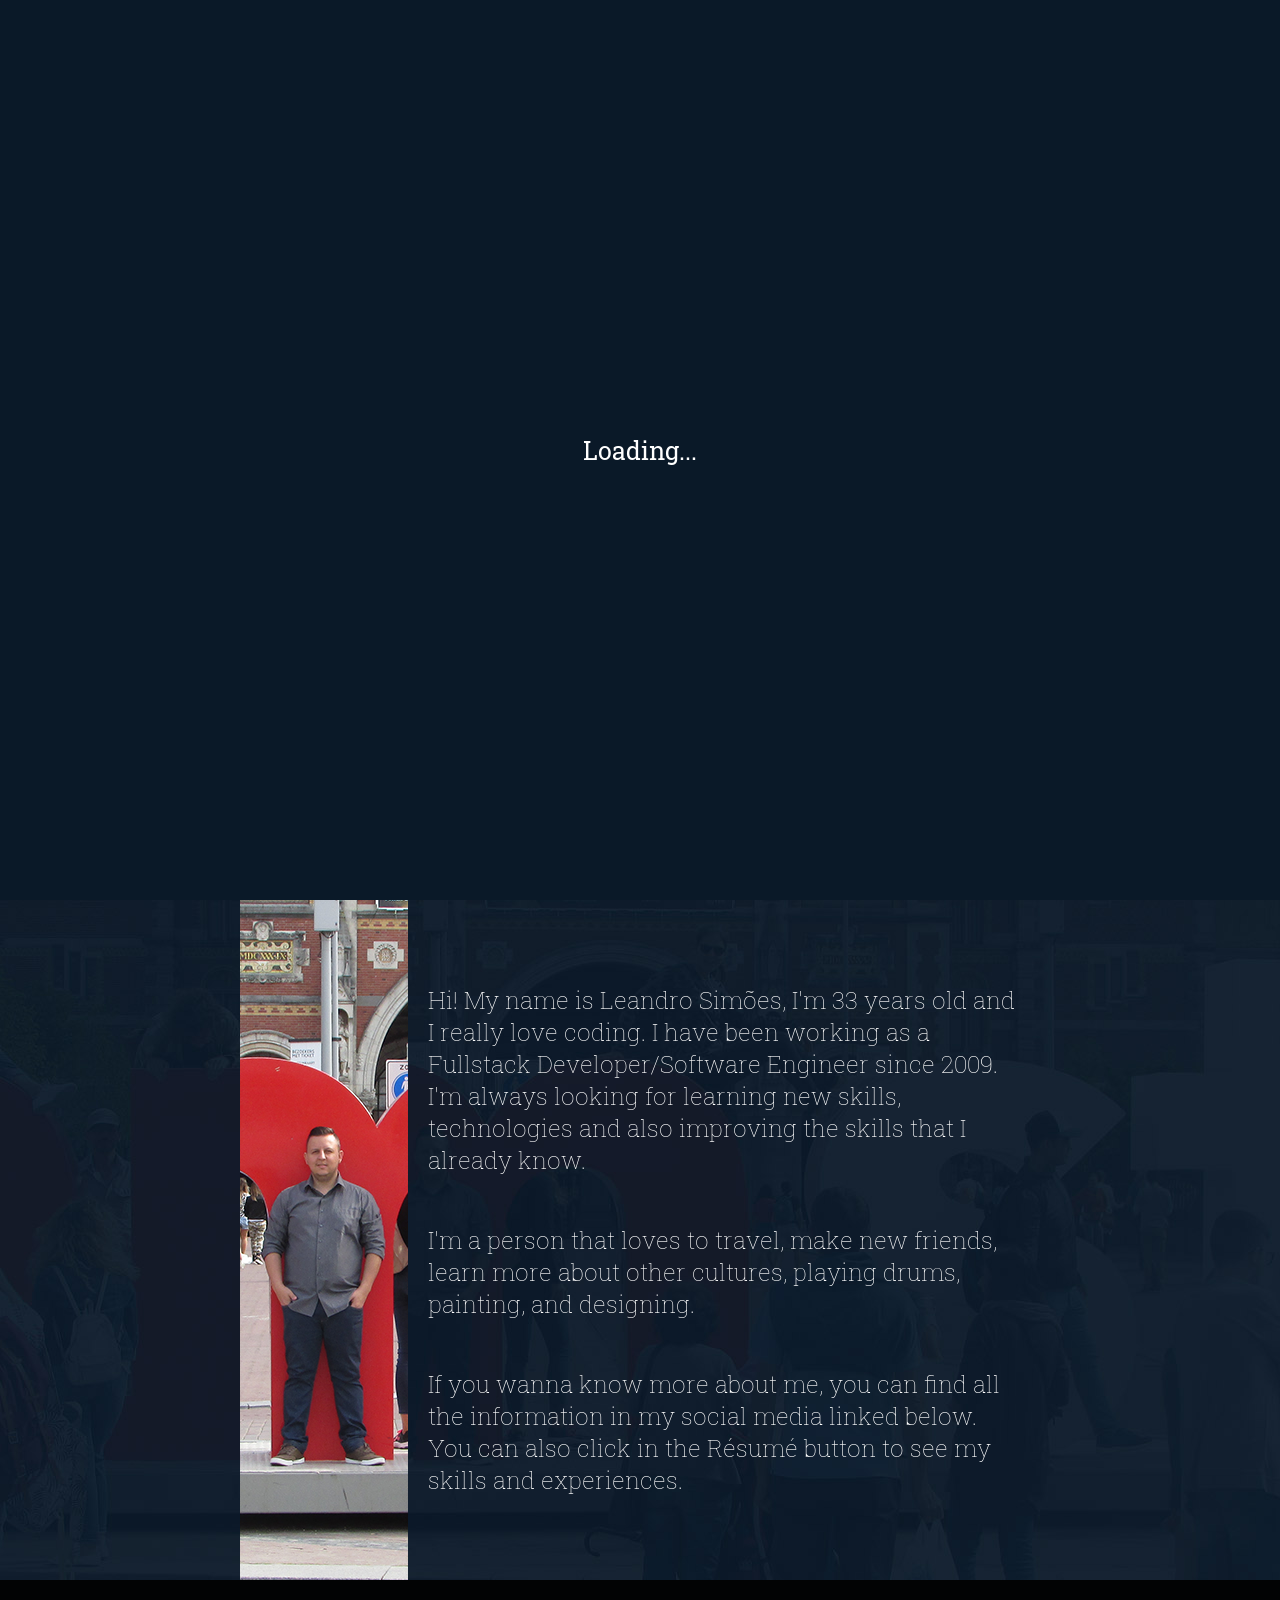
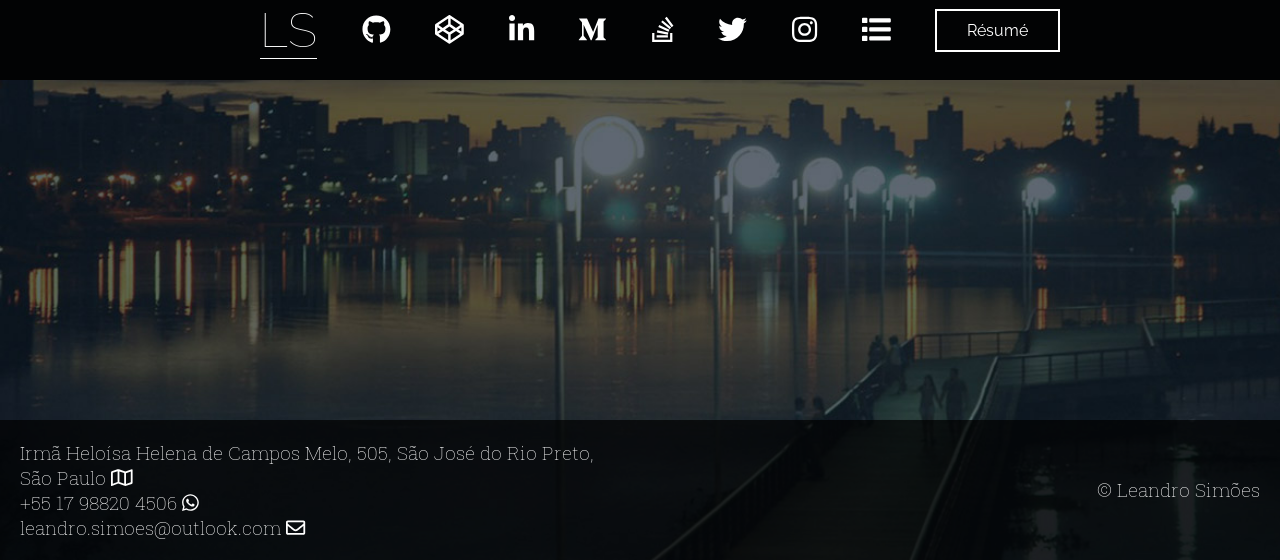
==== index.html @ bc68d2cf "fix resume url" ====
﻿<!DOCTYPE html>
<html lang="en-us">

<head>

    <!-- Primary Meta Tags -->
    <meta charset="UTF-8">
    <meta name="title" content="Leandro Simões Web Page">
    <meta name="creator" content="Leandro Simões" />
    <meta itemprop="author" name="author" content="Leandro Simões" />
    <meta name="copyright" content="&copy; 2018 Leandro Simões" />
    <meta name="keywords" content="web developer, brazilian, front-end developer, software engineer, full-stack developer, back-end developer, freelancer, web designer, portfolio, personal website, curriculum online, online resume" />
    <!-- <meta name="viewport" content="width=device-width, initial-scale=1.0"> -->

    <link rel="canonical" href="https://lesimoes.dev" itemprop="url" />

    <!-- Schema.org for Google -->
    <meta itemprop="name" content="Leandro Simões Personal Website">
    <meta itemprop="description" content="My name is Leandro Simões, I'm a Software Engineer from São José do Rio Preto, São Paulo, Brazil since 2009.">

    <!-- Twitter -->
    <meta name="twitter:card" content="summary">
    <meta name="twitter:title" content="Leandro Simões Personal Website">
    <meta name="twitter:description" content="My name is Leandro Simões, I'm a Software Engineer from São José do Rio Preto, São Paulo, Brazil since 2009.">
    <meta name="twitter:site" content="@leandro_ssimoes">
    <meta name="twitter:creator" content="@leandro_ssimoes">
    <meta name="twitter:image:src" content="https://lesimoes.dev/assets/images/profile.jpg">

    <!-- Open Graph general (Facebook, Pinterest & Google+) -->
    <meta property="og:title" content="Leandro Simões Personal Website">
    <meta property="og:description" content="My name is Leandro Simões, I'm a Software Engineer from São José do Rio Preto, São Paulo, Brazil since 2009.">
    <meta property="og:image" content="https://lesimoes.dev/assets/images/profile.jpg">
    <meta property="og:url" content="https://lesimoes.dev">
    <meta property="og:site_name" content="Leandro Simões Personal Website">
    <meta property="og:locale" content="en-US">
    <meta property="fb:admins" content="100001971666080">
    <meta property="fb:app_id" content="276535433035259">
    <meta property="og:type" content="website">

    <!-- Favicon -->
    <link rel="apple-touch-icon" sizes="57x57" href="./assets/images/apple-icon-57x57.png">
    <link rel="apple-touch-icon" sizes="60x60" href="./assets/images/apple-icon-60x60.png">
    <link rel="apple-touch-icon" sizes="72x72" href="./assets/images/apple-icon-72x72.png">
    <link rel="apple-touch-icon" sizes="76x76" href="./assets/images/apple-icon-76x76.png">
    <link rel="apple-touch-icon" sizes="114x114" href="./assets/images/apple-icon-114x114.png">
    <link rel="apple-touch-icon" sizes="120x120" href="./assets/images/apple-icon-120x120.png">
    <link rel="apple-touch-icon" sizes="144x144" href="./assets/images/apple-icon-144x144.png">
    <link rel="apple-touch-icon" sizes="152x152" href="./assets/images/apple-icon-152x152.png">
    <link rel="apple-touch-icon" sizes="180x180" href="./assets/images/apple-icon-180x180.png">
    <link rel="icon" type="image/png" sizes="192x192" href="./assets/images/android-icon-192x192.png">
    <link rel="icon" type="image/png" sizes="32x32" href="./assets/images/favicon-32x32.png">
    <link rel="icon" type="image/png" sizes="96x96" href="./assets/images/favicon-96x96.png">
    <link rel="icon" type="image/png" sizes="16x16" href="./assets/images/favicon-16x16.png">
    <link rel="manifest" href="./assets/images/manifest.json">
    <meta name="msapplication-TileColor" content="#ffffff">
    <meta name="msapplication-TileImage" content="./assets/images/ms-icon-144x144.png">
    <meta name="theme-color" content="#ffffff">

    <link rel="alternate" href="https://lesimoes.dev/" hreflang="x-default" />

    <!-- Sylesheets -->
    <link rel="stylesheet" href="./assets/css/fontawesome.min.css">
    <link rel="stylesheet" href="./assets/css/style.css">

    <!-- Google Analytics -->
    <link href="https://fonts.googleapis.com/css?family=Raleway:100,400|Roboto+Slab:100,400" rel="stylesheet">

    <script>
        (function (i, s, o, g, r, a, m) {
            i['GoogleAnalyticsObject'] = r;
            i[r] = i[r] || function () {
                (i[r].q = i[r].q || []).push(arguments)
            }, i[r].l = 1 * new Date();
            a = s.createElement(o),
                m = s.getElementsByTagName(o)[0];
            a.async = 1;
            a.src = g;
            m.parentNode.insertBefore(a, m)
        })(window, document, 'script', 'https://www.google-analytics.com/analytics.js', 'ga');

        ga('create', 'UA-101651394-1', 'auto');
        ga('send', 'pageview');
    </script>

    <title itemprop="name">Leandro Simões Personal Website</title>
</head>

<body class="loading">

    <header class="paralaxed-background">
        <div class="header-wrap">
            <div class="title">
                <h6>Hi! My name is</h6>
                <h1><span class="highlight">Le</span>andro <span class="highlight">Simões</span></h1>
                <h6>and I have been coding for about</h6>
            </div>
            <div class="counter">
                <span class="years">00y</span><span class="days">00d</span><span class="hours">00h</span><span class="minutes">00m</span><span class="seconds">00s</span>
            </div>
            <div class="mouse">
                <svg width="40px" height="100%" viewBox="0 0 247 390" version="1.1" xmlns="http://www.w3.org/2000/svg"
                    xmlns:xlink="http://www.w3.org/1999/xlink" style="fill-rule:evenodd;clip-rule:evenodd;stroke-linecap:round;stroke-linejoin:round;stroke-miterlimit:1.5;">
                    <path id="wheel" d="M123.359,79.775l0,72.843" style="fill:none;stroke:#fff;stroke-width:20px;"></path>
                    <path id="mouse" d="M236.717,123.359c0,-62.565 -50.794,-113.359 -113.358,-113.359c-62.565,0 -113.359,50.794 -113.359,113.359l0,143.237c0,62.565 50.794,113.359 113.359,113.359c62.564,0 113.358,-50.794 113.358,-113.359l0,-143.237Z"
                        style="fill:none;stroke:#fff;stroke-width:20px;"></path>
                </svg>
            </div>
        </div>
    </header>

    <main class="paralaxed-background">
        <div class="content-wrap">
            <img src="./assets/images/me.png" alt="Leandro Simões da Silva at the I Amsterdam Sign in Amsterdan, Netherlands">
            <div class="description">
                <p>
                    Hi! My name is Leandro Simões, I'm 33 years old and I really love coding. 
                    I have been working as a Fullstack Developer/Software Engineer since 2009. 
                    I'm always looking for learning new skills, technologies and also improving the skills that I already know.
                </p>
                <p>
                    I'm a person that loves to travel, make new friends, learn more about other cultures, playing drums, 
                    painting, and designing.
                </p>
                <p>
                    If you wanna know more about me, you can find all the information in my social media linked below. 
                    You can also click in the Résumé button to see my skills and experiences.
                </p>
            </div>
        </div>
    </main>

    <menu>
        <div class="menu-wrap">
            <a href="/" class="home-link">
                <h3>LS</h3>
            </a>
            <a title="GitHub Profile" target="_blank" href="https://github.com/leandrosimoes"><i class="fab fa-github"></i></a>
            <a title="Codepen Profile" target="_blank" href="https://codepen.io/leandrosimoes"><i class="fab fa-codepen"></i></a>
            <a title="Linkedin Profile" target="_blank" href="https://www.linkedin.com/in/leandro-sim%C3%B5es-0246353b/"><i
                    class="fab fa-linkedin-in"></i></a>
            <a title="Medium Profile" target="_blank" href="https://medium.com/@leandrossimoes"><i class="fab fa-medium-m"></i></a>
            <a title="Stackoverflow Profile" target="_blank" href="https://pt.stackoverflow.com/users/5615/leandro-sim%C3%B5es"><i
                    class="fab fa-stack-overflow"></i></a>
            <a title="Twitter Profile" target="_blank" href="https://twitter.com/leandro_ssimoes"><i class="fab fa-twitter"></i></a>
            <a title="Instagram Profile" target="_blank" href="http://instagram.com/leandro.ssimoes"><i class="fab fa-instagram"></i></a>
            <a title="Personal Blog" href="/blog"><i class="fas fa-list"></i></a>
            <a title="Leandro's Résumé" target="_blank" href="https://docs.google.com/document/d/1-Rf8Hw6UFd7JiPFsXlcLSYD0TL-rU0SbCGBecKL-YK0" class="resume-button">Résumé</a>
        </div>
    </menu>

    <footer class="paralaxed-background">
        <div class="address">
            <a title="See in Maps" target="_blank" href="https://goo.gl/maps/5HsRhZGQjgx">Irmã Heloísa Helena de Campos
                Melo, 505, São José do Rio Preto, São Paulo <i class="far fa-map"></i></a><br>
            <a title="Message in Whatsapp" target="_blank" href="https://api.whatsapp.com/send?phone=5517988204506">+55
                17 98820 4506 <i class="fab fa-whatsapp"></i></a><br>
            <a title="Mail Me" href="mailto:leandro.simoes@outlook.com">leandro.simoes@outlook.com <i class="far fa-envelope"></i></a>
        </div>
        <div class="signature">
            &copy; Leandro Simões
        </div>
    </footer>

    <script src="./assets/js/fontawesome.min.js"></script>
    <script src="./assets/js/ls-countup.min.js"></script>
    <script src="./assets/js/script.js"></script>
    
    <!-- Go to www.addthis.com/dashboard to customize your tools --> 
    <script type="text/javascript" src="//s7.addthis.com/js/300/addthis_widget.js#pubid=ra-59510b13dc8bd7a4"></script>
</body>

</html>
---- assets/css/style.css ----
:root {
    --blue: #0a1928;
    --red: #d72f2e;
    --black: #020304;
    --white: #fff;
    --primary-font: Raleway, Arial, sans-serif;
    --secondary-font: 'Roboto Slab', Verdana, sans-serif;
}

html,
body {
    padding: 0;
    margin: 0;
    width: 100%;
    height: 100%;
    background-color: var(--blue);
    color: var(--white);
}

body .paralaxed-background {
    background-position-y: 0px;
    background-size: cover;
}

body .highlight {
    color: var(--red);
}

body a,
body a:visited,
body a:active {
    text-decoration: none;
    color: var(--white);
    transition: all .1s linear;
}

body a:hover {
    color: var(--red);
}

body.loading {
    overflow: hidden;
}

body.loading::after {
    content: 'Loading...';
    position: fixed;
    background-color: var(--blue);
    color: var(--white);
    top: 0;
    left: 0;
    right: 0;
    bottom: 0;
    z-index: 999;
    font-family: 'Roboto Slab';
    display: flex;
    justify-content: center;
    align-items: center;
    font-size: 25px;
}

h1,
h2,
h3,
h4,
h5,
h6 {
    margin: 0;
    padding: 0;
}

header {
    width: 100%;
    height: 100%;
    background-image: url('../images/header-background.jpg');
    background-repeat: no-repeat;
    background-size: cover;
    background-position: right;
    display: flex;
    flex-direction: row;
    justify-content: center;
    align-items: center;
}

header .header-wrap .title h1 {
    font-size: 6em;
    line-height: 80px;
}

header .header-wrap .title h6:first-child {
    margin-left: 7px;
}

header .header-wrap .title h6:last-child {
    text-align: right;
}

header .header-wrap .title h6 {
    font-size: 2em;
    font-family: var(--secondary-font);
    font-weight: 100;
}

header .header-wrap .counter {
    text-align: center;
    padding-top: 40px;
}

header .header-wrap .title h1,
header .header-wrap .counter span {
    font-weight: 100;
    font-family: var(--secondary-font);
}

header .header-wrap .counter span {
    font-size: 4em;
    opacity: 0;
    animation-delay: 1s !important;
}

header .header-wrap .counter span.show {
    animation: fadein 1s forwards;
}

header .header-wrap .counter span:not(:first-child) {
    margin-left: 20px
}

header .mouse {
    text-align: center;
    padding-top: 50px;
}

header .mouse svg #wheel {
    animation: scroll ease 2s infinite;
}

main {
    height: 680px;
    background-image: url('../images/main-background.jpg');
    background-repeat: no-repeat;
    background-size: cover;
    display: flex;
    flex-direction: column;
    justify-content: center;
    align-items: flex-start;
}

main .content-wrap {
    width: 800px;
    height: 680px;
    display: flex;
    flex-direction: row;
    align-self: center;
    text-align: center;
    justify-content: space-between;
}

main .content-wrap .description {
    display: flex;
    flex-direction: column;
    align-items: center;
    justify-content: center
}

main .content-wrap .description p {
    font-size: 1.5em;
    font-family: var(--secondary-font);
    font-weight: 100;
    padding: 0 20px;
    text-align: left;
}

menu {
    background-color: var(--black);
    height: 100px;
    display: flex;
    flex-direction: row;
    align-items: center;
    justify-content: center;
    z-index: 1;
    margin: 0;
    position: -webkit-sticky;
    position: sticky;
    top: 0;
}

menu .menu-wrap {
    width: 800px;
    display: flex;
    flex-direction: row;
    align-items: center;
    justify-content: space-between
}

menu a.resume-button {
    background-color: transparent;
    border: 2px solid var(--white);
    outline: none;
    padding: 10px 30px;
    cursor: pointer;
    font-family: var(--primary-font);
    transition: all .1s linear;
}

menu a.resume-button:hover {
    border-color: var(--red);
}

menu .menu-wrap a.home-link {
    border-bottom: 1px solid #fff;
}

menu .menu-wrap svg {
    font-size: 1.8em;
}

menu .menu-wrap h3 {
    font-family: var(--primary-font);
    font-weight: 100;
    font-size: 3em;
}

footer {
    font-family: var(--secondary-font);
    height: 480px;
    background-image: url('../images/footer-background.jpg');
    background-repeat: no-repeat;
    background-size: cover;
    display: flex;
    flex-direction: row;
    font-size: 1.2em;
    font-weight: 100;
    align-items: flex-end;
    flex-wrap: wrap;
}

footer .address,
footer .signature {
    padding: 20px;
    flex: 1;
    background-color: rgba(0, 0, 0, .7);
    height: 100px;
}

footer .signature {
    line-height: 100px;
}

footer .signature {
    text-align: right;
}

@keyframes fadein {
    from {
        opacity: 0;
    }

    to {
        opacity: 1;
    }
}

@keyframes scroll {
    0% {
        transform: translateY(0);
    }

    30% {
        transform: translateY(60px);
    }
}
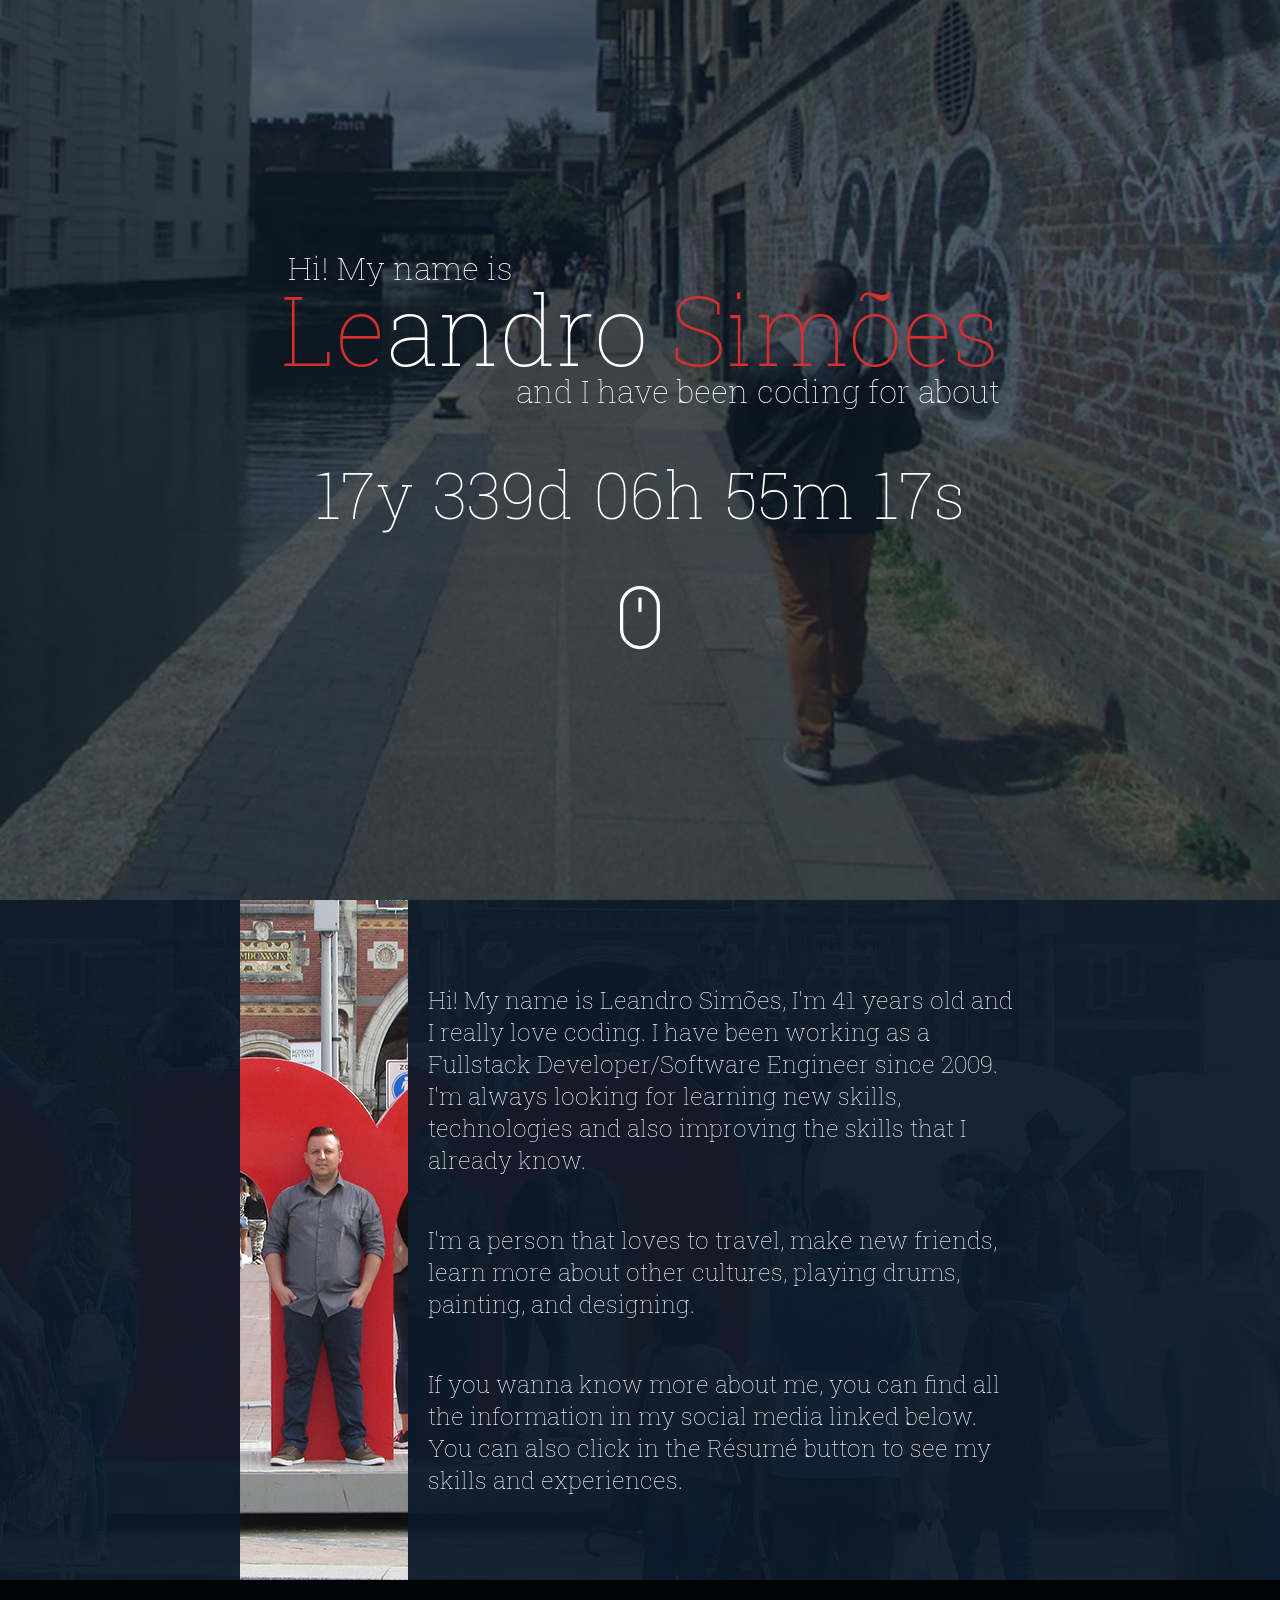
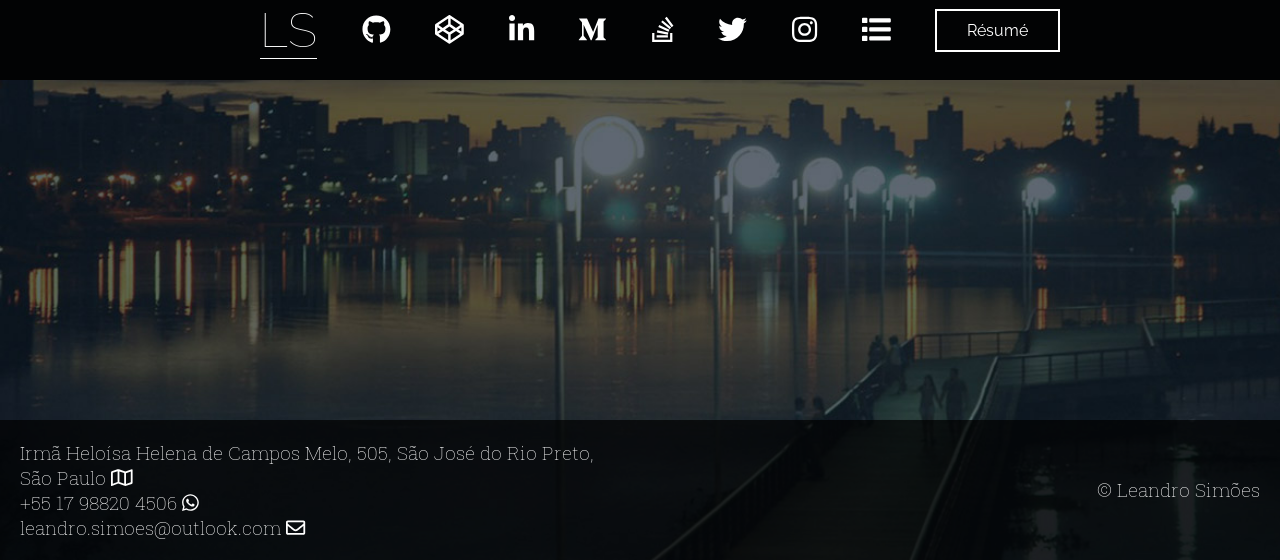
==== commit 2883fb45: "fix age element" ====
--- a/index.html
+++ b/index.html
@@ -113,7 +113,7 @@
             <img src="./assets/images/me.png" alt="Leandro Simões da Silva at the I Amsterdam Sign in Amsterdan, Netherlands">
             <div class="description">
                 <p>
-                    Hi! My name is Leandro Simões, I'm 33 years old and I really love coding. 
+                    Hi! My name is Leandro Simões, I'm <span class="age"></span> years old and I really love coding. 
                     I have been working as a Fullstack Developer/Software Engineer since 2009. 
                     I'm always looking for learning new skills, technologies and also improving the skills that I already know.
                 </p>
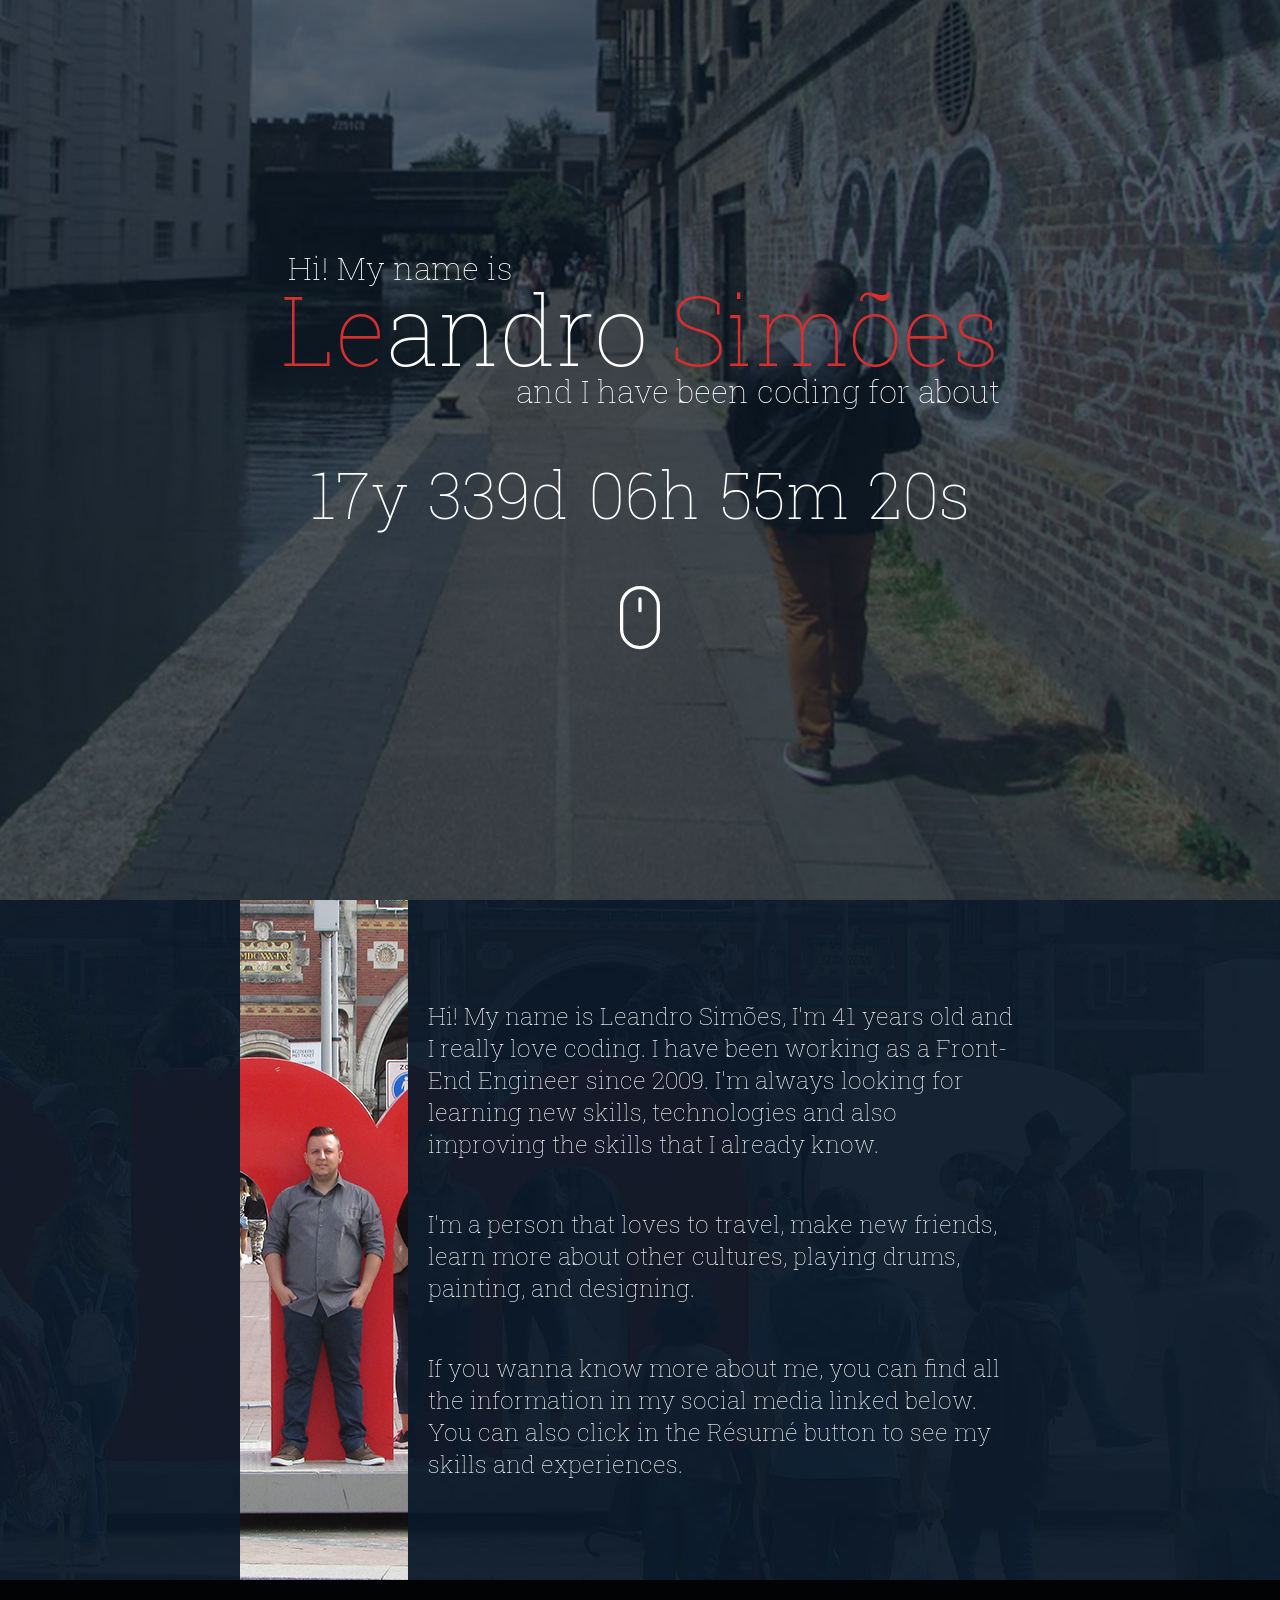
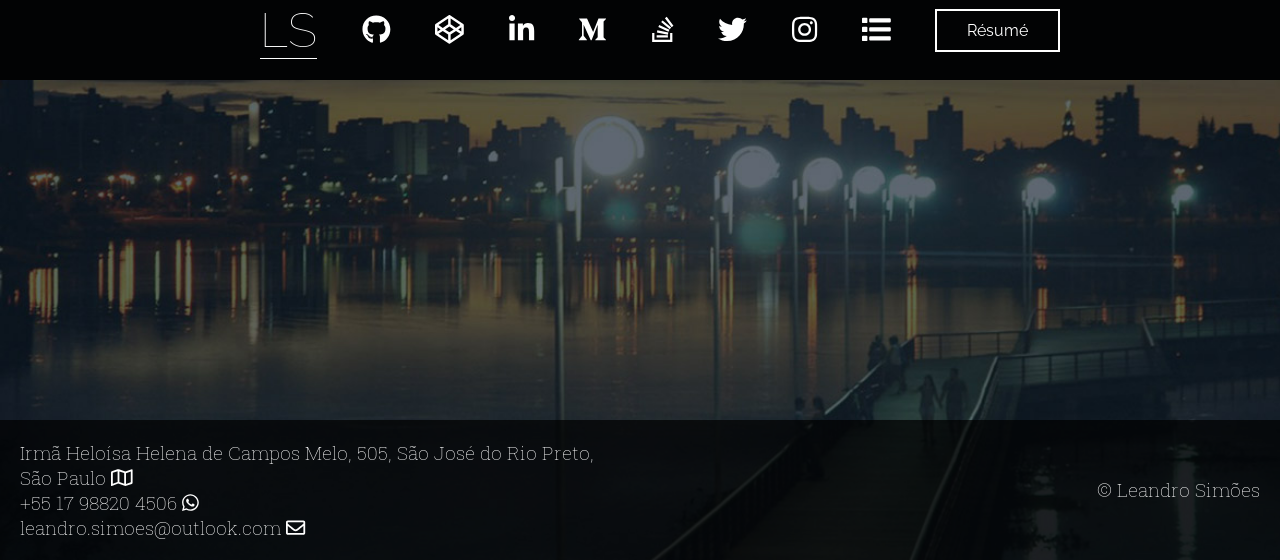
==== commit e7fa6ec0: "Changed some info" ====
--- a/index.html
+++ b/index.html
@@ -9,7 +9,7 @@
     <meta name="creator" content="Leandro Simões" />
     <meta itemprop="author" name="author" content="Leandro Simões" />
     <meta name="copyright" content="&copy; 2018 Leandro Simões" />
-    <meta name="keywords" content="web developer, brazilian, front-end developer, software engineer, full-stack developer, back-end developer, freelancer, web designer, portfolio, personal website, curriculum online, online resume" />
+    <meta name="keywords" content="web developer, brazilian, front-end developer, software engineer, front-end engineer, freelancer, web designer, portfolio, personal website, curriculum online, online resume" />
     <!-- <meta name="viewport" content="width=device-width, initial-scale=1.0"> -->
 
     <link rel="canonical" href="https://lesimoes.dev" itemprop="url" />
@@ -114,7 +114,7 @@
             <div class="description">
                 <p>
                     Hi! My name is Leandro Simões, I'm <span class="age"></span> years old and I really love coding. 
-                    I have been working as a Fullstack Developer/Software Engineer since 2009. 
+                    I have been working as a Front-End Engineer since 2009. 
                     I'm always looking for learning new skills, technologies and also improving the skills that I already know.
                 </p>
                 <p>
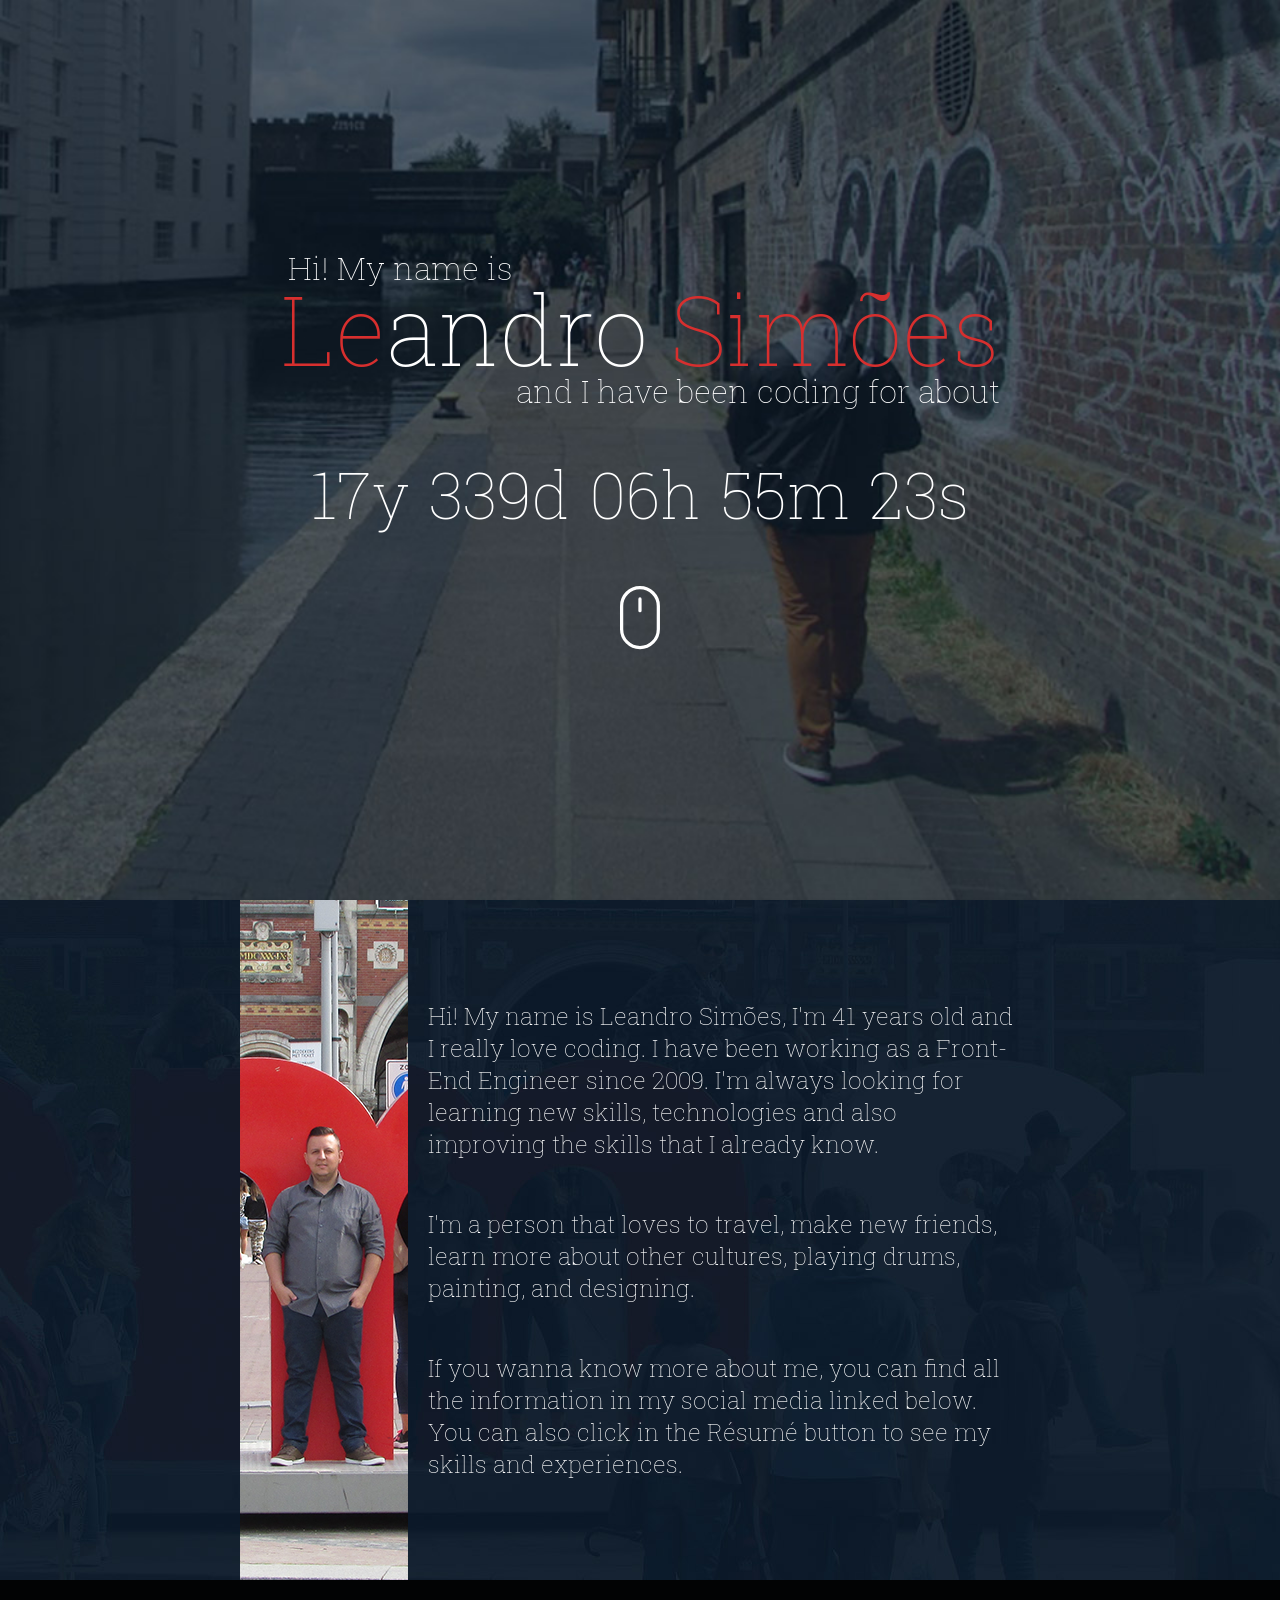
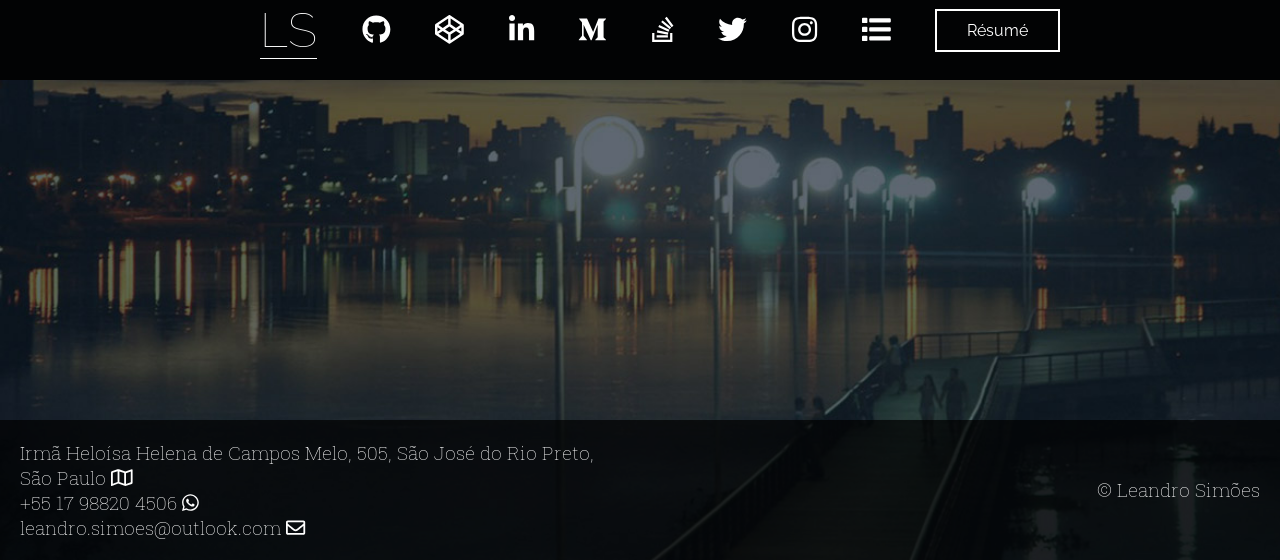
==== commit 4516f3cd: "Changed some info" ====
--- a/index.html
+++ b/index.html
@@ -16,19 +16,19 @@
 
     <!-- Schema.org for Google -->
     <meta itemprop="name" content="Leandro Simões Personal Website">
-    <meta itemprop="description" content="My name is Leandro Simões, I'm a Software Engineer from São José do Rio Preto, São Paulo, Brazil since 2009.">
+    <meta itemprop="description" content="My name is Leandro Simões, I'm a Front-End Engineer from São José do Rio Preto, São Paulo, Brazil since 2009.">
 
     <!-- Twitter -->
     <meta name="twitter:card" content="summary">
     <meta name="twitter:title" content="Leandro Simões Personal Website">
-    <meta name="twitter:description" content="My name is Leandro Simões, I'm a Software Engineer from São José do Rio Preto, São Paulo, Brazil since 2009.">
+    <meta name="twitter:description" content="My name is Leandro Simões, I'm a Front-End Engineer from São José do Rio Preto, São Paulo, Brazil since 2009.">
     <meta name="twitter:site" content="@leandro_ssimoes">
     <meta name="twitter:creator" content="@leandro_ssimoes">
     <meta name="twitter:image:src" content="https://lesimoes.dev/assets/images/profile.jpg">
 
     <!-- Open Graph general (Facebook, Pinterest & Google+) -->
     <meta property="og:title" content="Leandro Simões Personal Website">
-    <meta property="og:description" content="My name is Leandro Simões, I'm a Software Engineer from São José do Rio Preto, São Paulo, Brazil since 2009.">
+    <meta property="og:description" content="My name is Leandro Simões, I'm a Front-End Engineer from São José do Rio Preto, São Paulo, Brazil since 2009.">
     <meta property="og:image" content="https://lesimoes.dev/assets/images/profile.jpg">
     <meta property="og:url" content="https://lesimoes.dev">
     <meta property="og:site_name" content="Leandro Simões Personal Website">
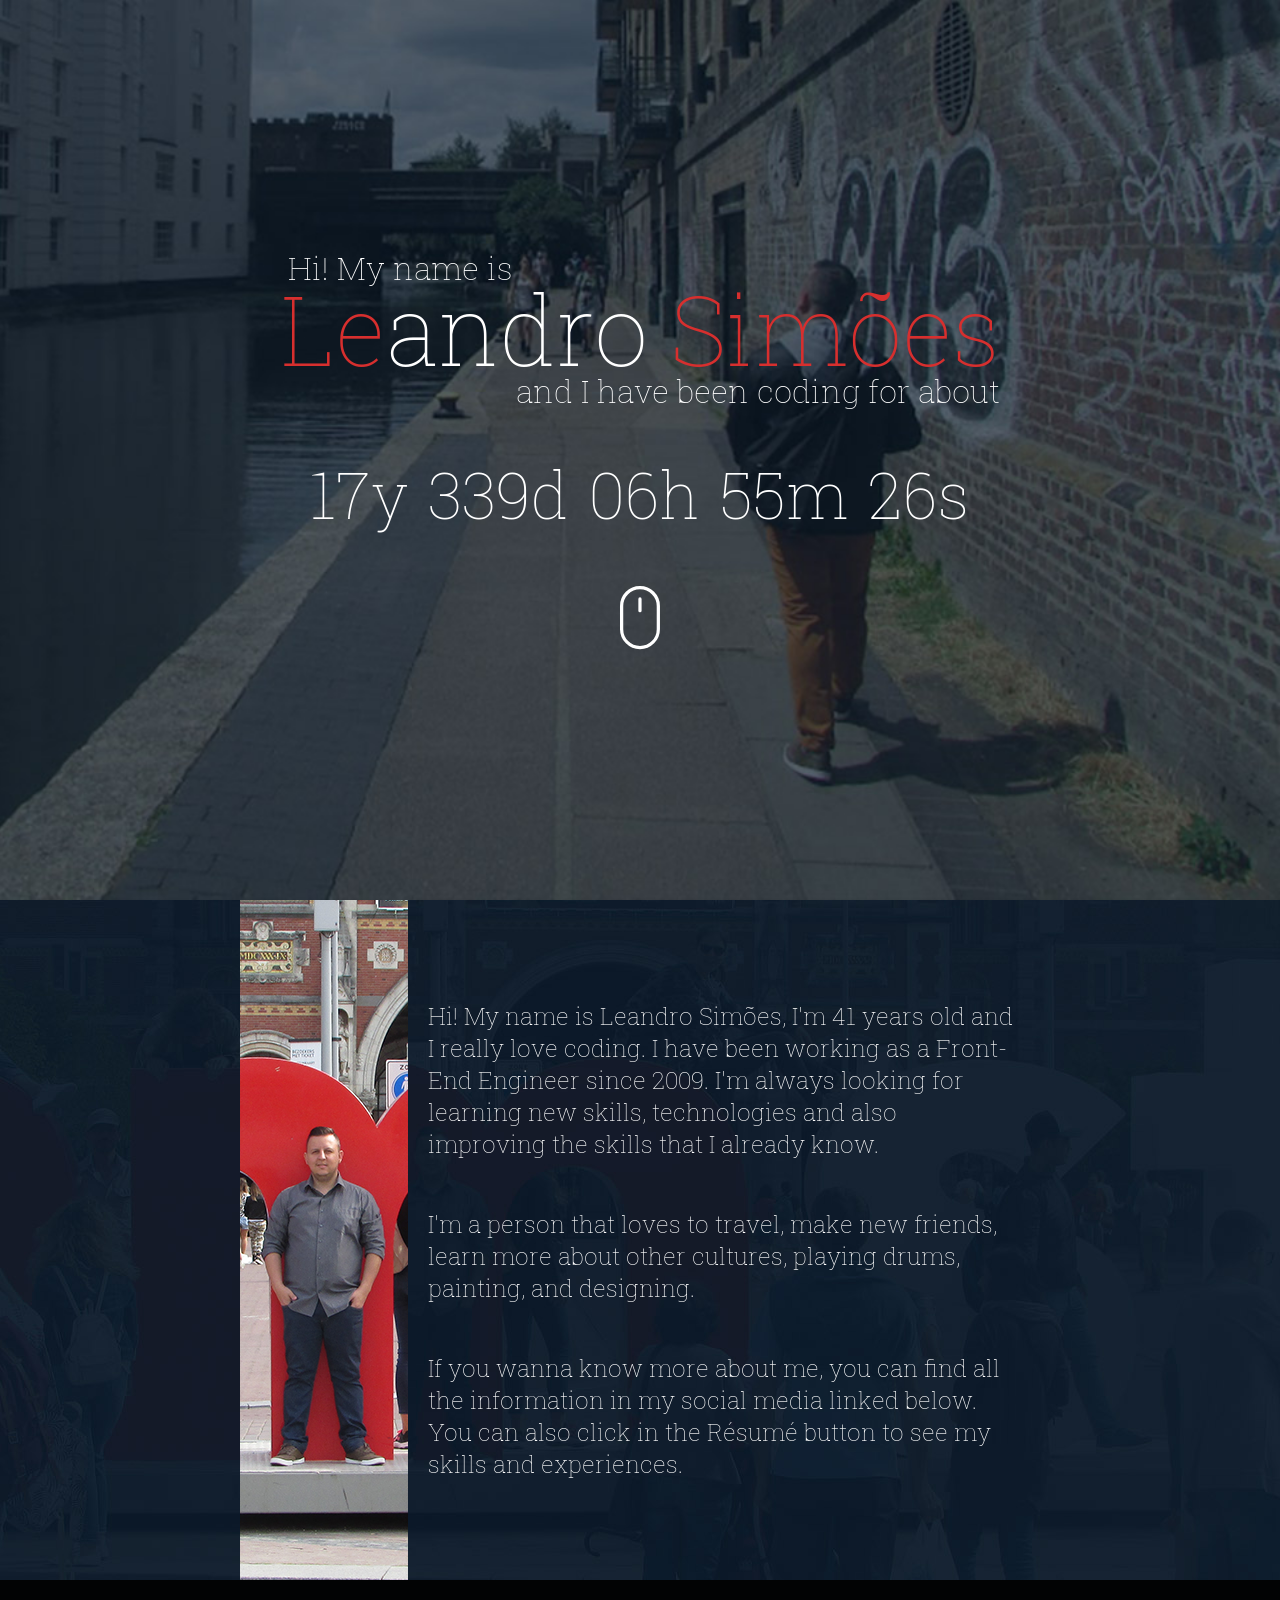
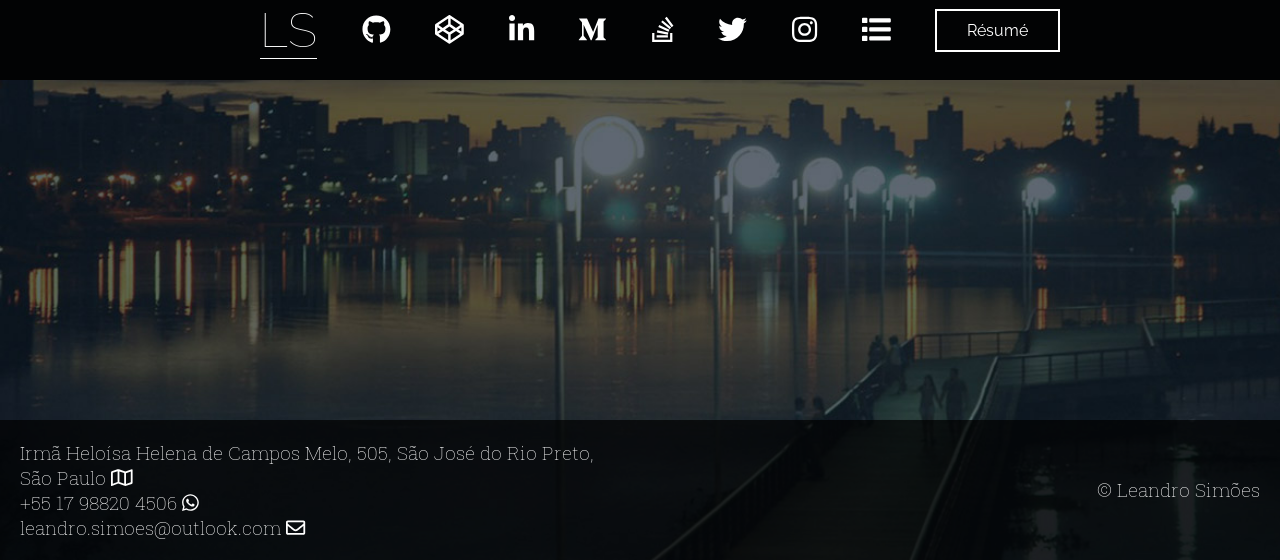
==== commit f461584b: "add some media querie to improve mobile experience a little" ====
--- a/index.html
+++ b/index.html
@@ -10,7 +10,7 @@
     <meta itemprop="author" name="author" content="Leandro Simões" />
     <meta name="copyright" content="&copy; 2018 Leandro Simões" />
     <meta name="keywords" content="web developer, brazilian, front-end developer, software engineer, front-end engineer, freelancer, web designer, portfolio, personal website, curriculum online, online resume" />
-    <!-- <meta name="viewport" content="width=device-width, initial-scale=1.0"> -->
+    <meta name="viewport" content="width=device-width, initial-scale=1.0">
 
     <link rel="canonical" href="https://lesimoes.dev" itemprop="url" />
 
--- a/assets/css/style.css
+++ b/assets/css/style.css
@@ -269,4 +269,80 @@
     30% {
         transform: translateY(60px);
     }
+}
+
+@media only screen 
+  and (min-device-width: 320px) 
+  and (max-device-width: 480px) {
+    header .header-wrap .title h1 {
+        font-size: 3em;
+        line-height: 1em;
+        padding: 0 40px;
+        text-align: center;
+    }
+
+    header .header-wrap .title h6 {
+        font-size: 1.3em;
+        padding: 0 40px;
+        text-align: center;
+    }
+
+    header .header-wrap .title h6:last-child {
+        text-align: center;
+    }
+
+    header .header-wrap .counter {
+        font-size: 1em;
+        display: inline-grid;
+        grid-template-columns: auto auto;
+        width: 100%;
+    }
+
+    main .content-wrap img {
+        display: none;
+    }
+
+    main {
+        height: 100%;
+    }
+
+    main .content-wrap {
+        width: 100%;
+        height: auto;
+    }
+    
+    main .content-wrap .description p {
+        font-size: 1.3em;
+    }
+
+    menu {
+        height: auto;
+        padding: 20px;
+    }
+
+    menu .menu-wrap {
+        width: 100%;
+        display: inline-grid;
+        grid-template-columns: auto auto auto auto;
+        font-size: 1.3em;
+        grid-gap: 50px;
+        padding: 20px;
+    }
+
+    menu a.resume-button,
+    menu .menu-wrap a.home-link {
+        display: none;
+    }
+
+    footer {
+        height: auto;
+    }
+
+    footer .address, 
+    footer .signature {
+        height: 200px;
+        padding: 10px;
+        font-size: 1.3em;
+        text-align: center;
+    }
 }
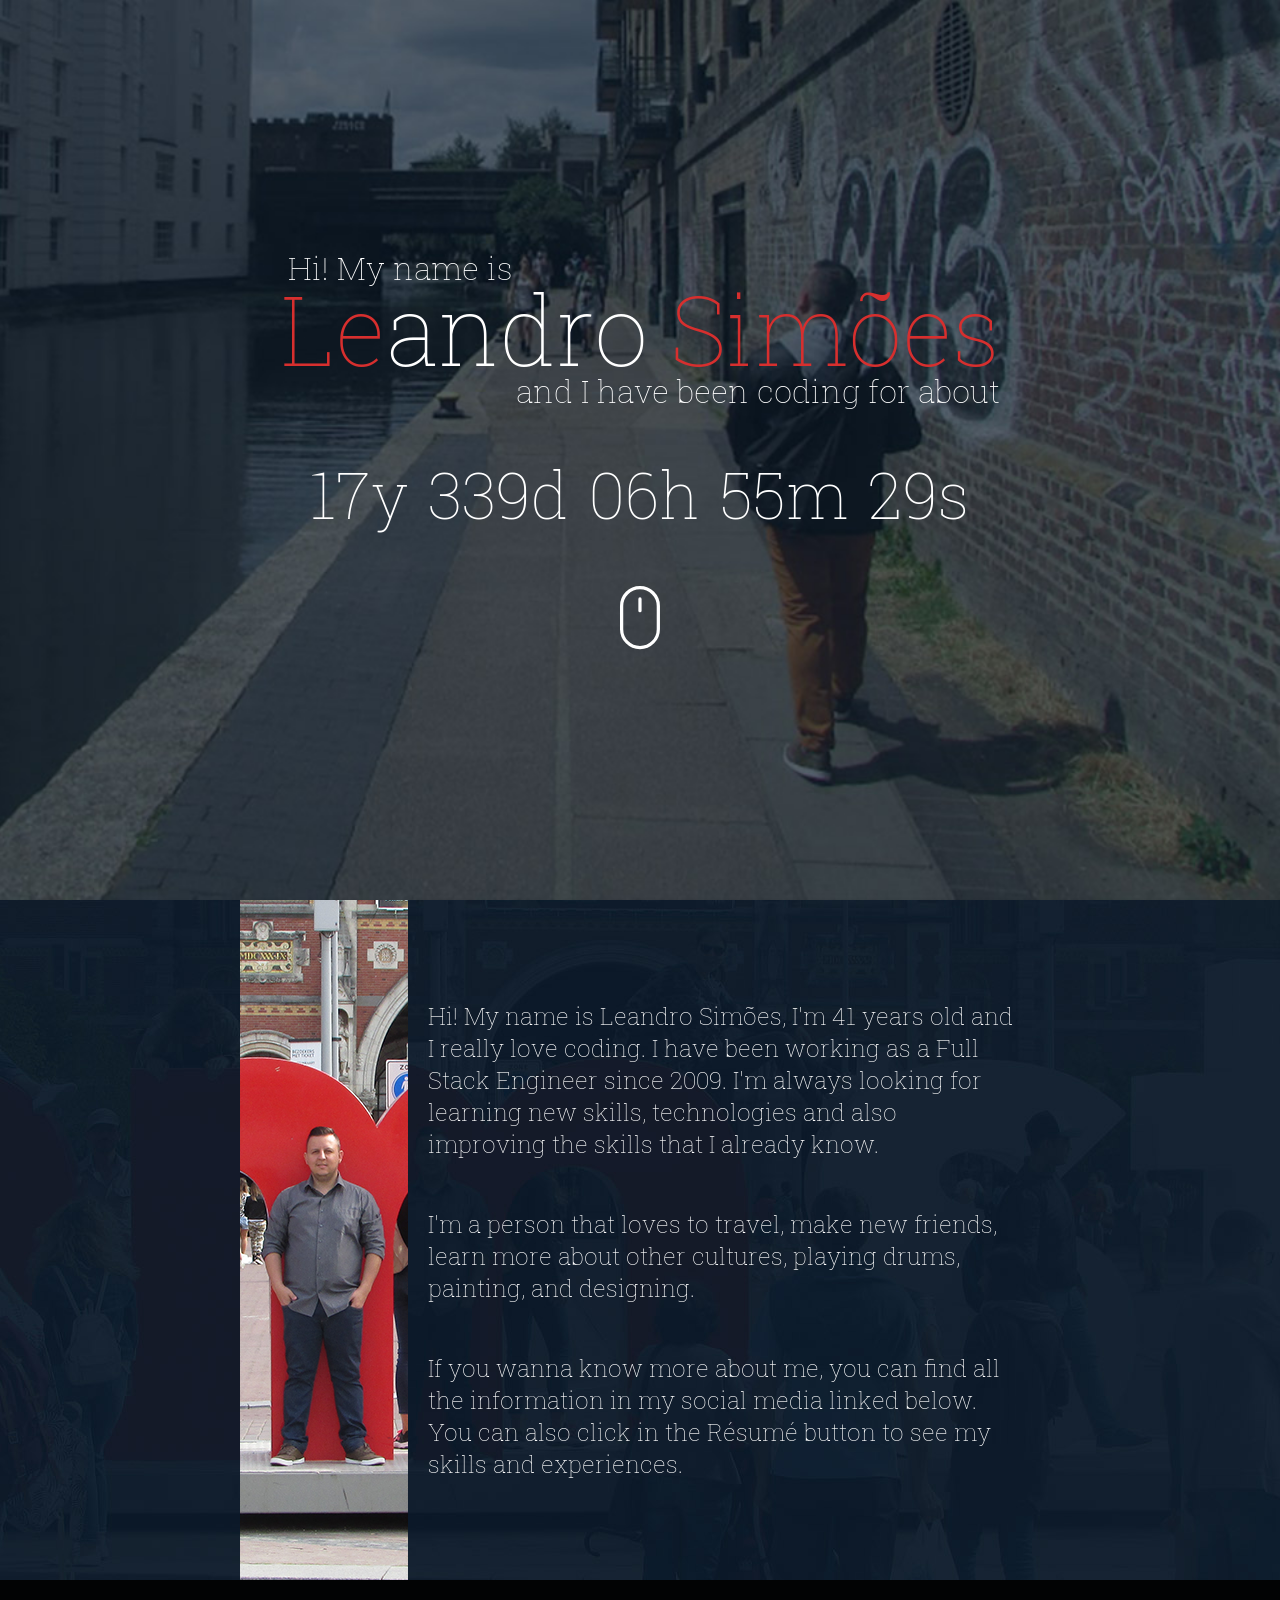
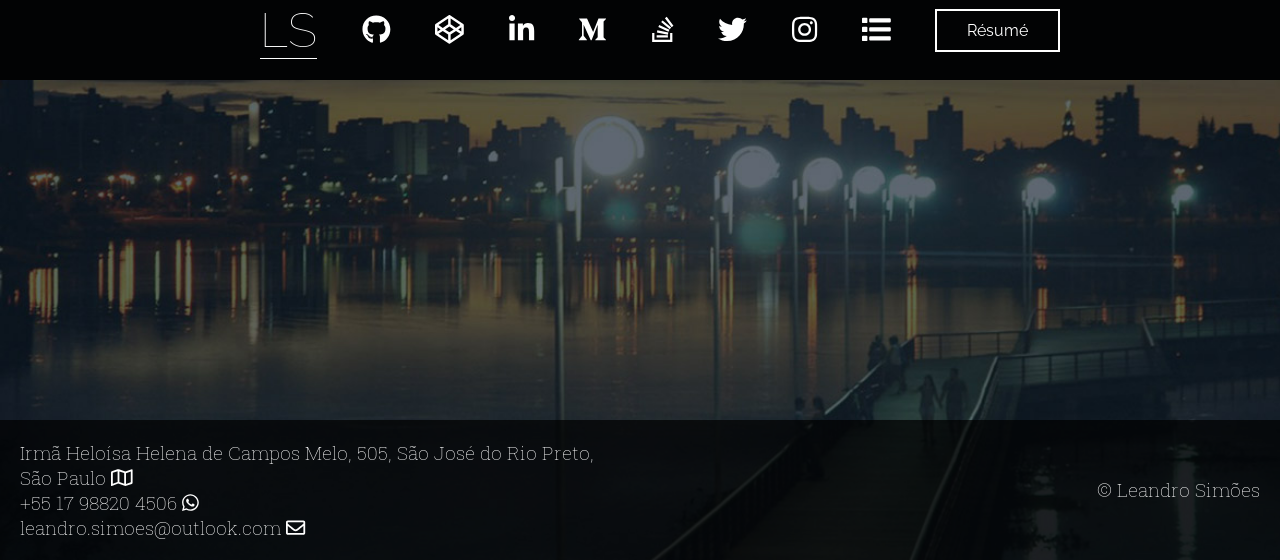
==== commit a74a5980: "Fix occupation" ====
--- a/index.html
+++ b/index.html
@@ -9,26 +9,26 @@
     <meta name="creator" content="Leandro Simões" />
     <meta itemprop="author" name="author" content="Leandro Simões" />
     <meta name="copyright" content="&copy; 2018 Leandro Simões" />
-    <meta name="keywords" content="web developer, brazilian, front-end developer, software engineer, front-end engineer, freelancer, web designer, portfolio, personal website, curriculum online, online resume" />
+    <meta name="keywords" content="web developer, brazilian, full stack engineer, software engineer, full stack developer, freelancer, web designer, portfolio, personal website, curriculum online, online resume" />
     <meta name="viewport" content="width=device-width, initial-scale=1.0">
 
     <link rel="canonical" href="https://lesimoes.dev" itemprop="url" />
 
     <!-- Schema.org for Google -->
     <meta itemprop="name" content="Leandro Simões Personal Website">
-    <meta itemprop="description" content="My name is Leandro Simões, I'm a Front-End Engineer from São José do Rio Preto, São Paulo, Brazil since 2009.">
+    <meta itemprop="description" content="My name is Leandro Simões, I'm a Full Stack Engineer from São José do Rio Preto, São Paulo, Brazil since 2009.">
 
     <!-- Twitter -->
     <meta name="twitter:card" content="summary">
     <meta name="twitter:title" content="Leandro Simões Personal Website">
-    <meta name="twitter:description" content="My name is Leandro Simões, I'm a Front-End Engineer from São José do Rio Preto, São Paulo, Brazil since 2009.">
+    <meta name="twitter:description" content="My name is Leandro Simões, I'm a Full Stack Engineer from São José do Rio Preto, São Paulo, Brazil since 2009.">
     <meta name="twitter:site" content="@leandro_ssimoes">
     <meta name="twitter:creator" content="@leandro_ssimoes">
     <meta name="twitter:image:src" content="https://lesimoes.dev/assets/images/profile.jpg">
 
     <!-- Open Graph general (Facebook, Pinterest & Google+) -->
     <meta property="og:title" content="Leandro Simões Personal Website">
-    <meta property="og:description" content="My name is Leandro Simões, I'm a Front-End Engineer from São José do Rio Preto, São Paulo, Brazil since 2009.">
+    <meta property="og:description" content="My name is Leandro Simões, I'm a Full Stack Engineer from São José do Rio Preto, São Paulo, Brazil since 2009.">
     <meta property="og:image" content="https://lesimoes.dev/assets/images/profile.jpg">
     <meta property="og:url" content="https://lesimoes.dev">
     <meta property="og:site_name" content="Leandro Simões Personal Website">
@@ -114,7 +114,7 @@
             <div class="description">
                 <p>
                     Hi! My name is Leandro Simões, I'm <span class="age"></span> years old and I really love coding. 
-                    I have been working as a Front-End Engineer since 2009. 
+                    I have been working as a Full Stack Engineer since 2009. 
                     I'm always looking for learning new skills, technologies and also improving the skills that I already know.
                 </p>
                 <p>
--- a/assets/css/style.css
+++ b/assets/css/style.css
@@ -292,10 +292,14 @@
     }
 
     header .header-wrap .counter {
-        font-size: 1em;
+        font-size: 0.8em;
         display: inline-grid;
         grid-template-columns: auto auto;
         width: 100%;
+    }
+
+    header .header-wrap .counter span.seconds {
+        grid-column: 1 / span 2;
     }
 
     main .content-wrap img {
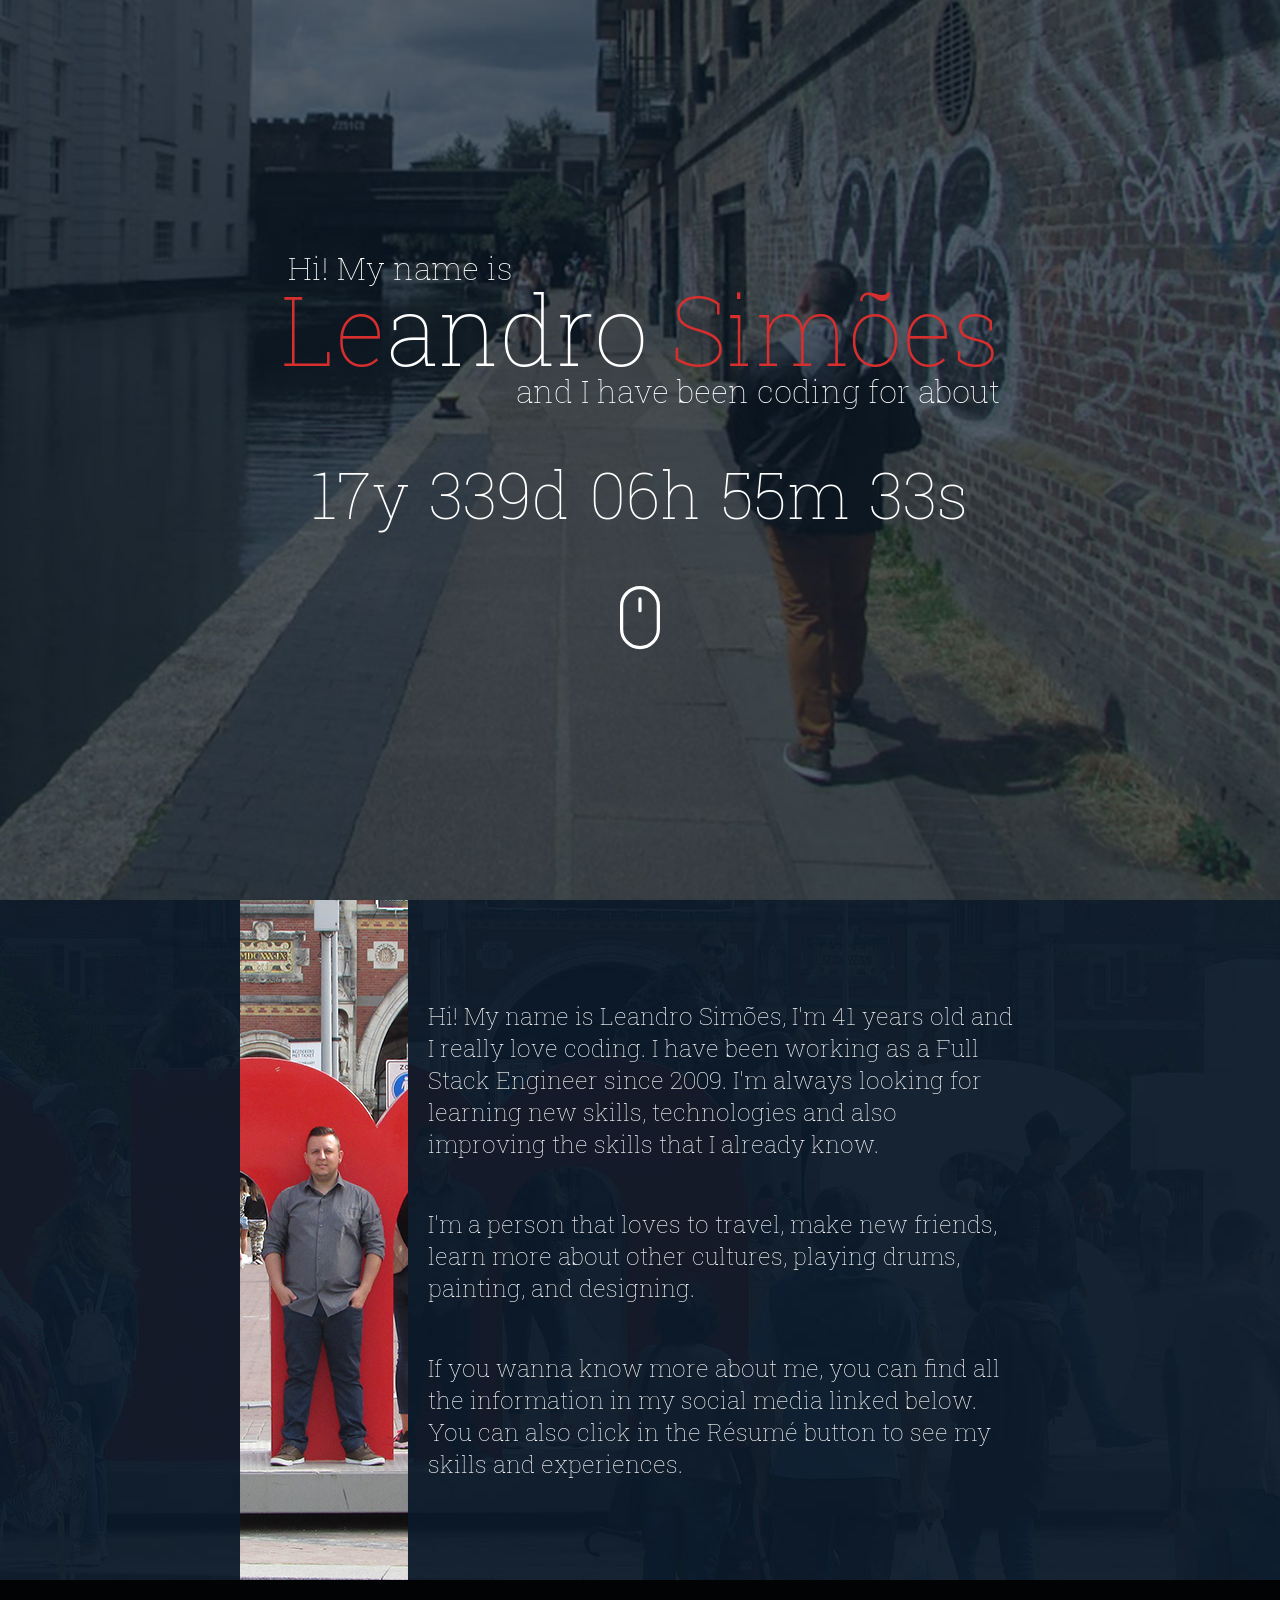
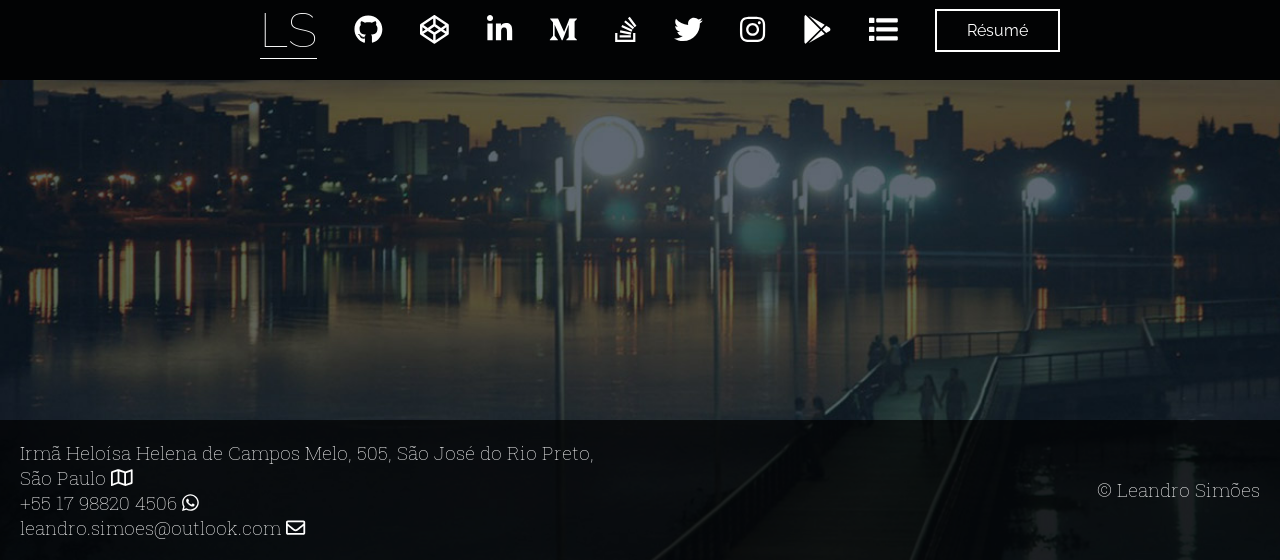
==== commit 6b44131f: "Add google play developer page link" ====
--- a/index.html
+++ b/index.html
@@ -143,6 +143,7 @@
                     class="fab fa-stack-overflow"></i></a>
             <a title="Twitter Profile" target="_blank" href="https://twitter.com/leandro_ssimoes"><i class="fab fa-twitter"></i></a>
             <a title="Instagram Profile" target="_blank" href="http://instagram.com/leandro.ssimoes"><i class="fab fa-instagram"></i></a>
+            <a title="Google Play Store Developer Page" target="_blank" href="https://play.google.com/store/apps/dev?id=5604629746052452591"><i class="fab fa-google-play"></i></a>
             <a title="Personal Blog" href="/blog"><i class="fas fa-list"></i></a>
             <a title="Leandro's Résumé" target="_blank" href="https://docs.google.com/document/d/1-Rf8Hw6UFd7JiPFsXlcLSYD0TL-rU0SbCGBecKL-YK0" class="resume-button">Résumé</a>
         </div>
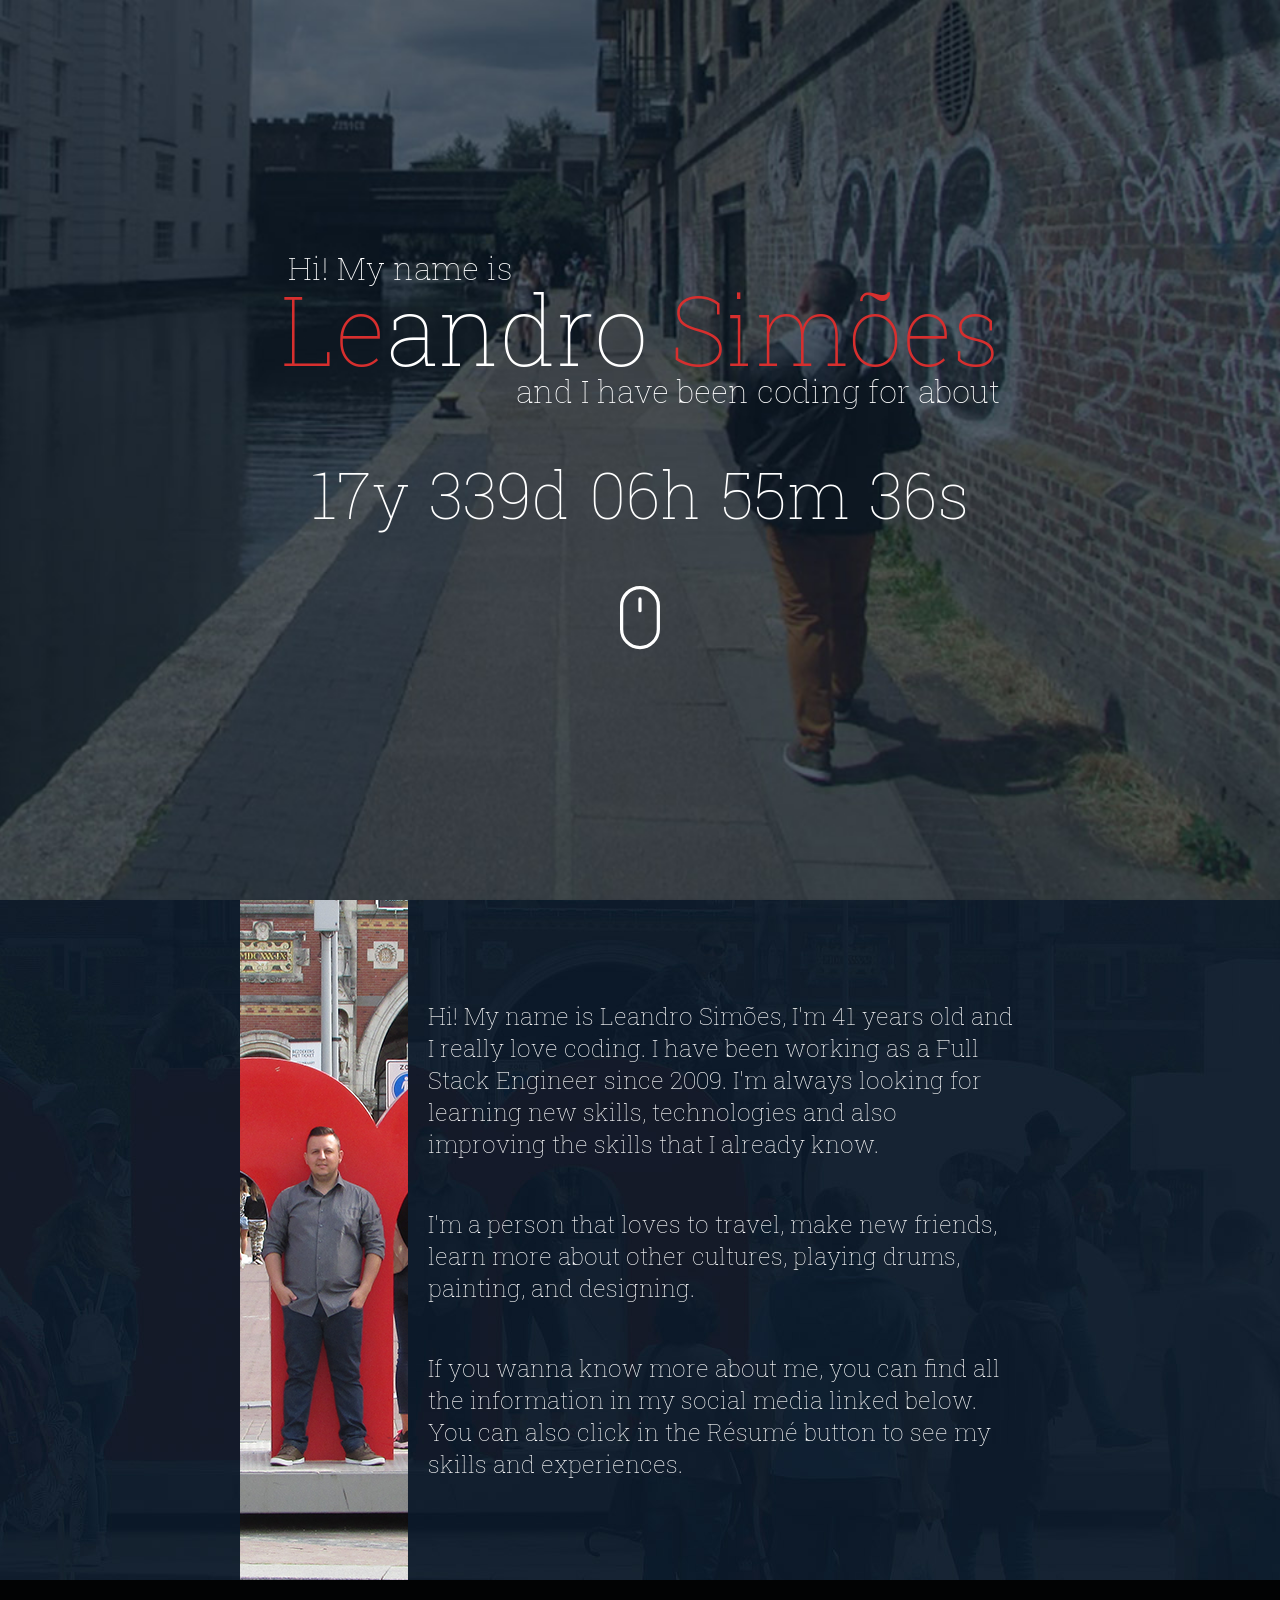
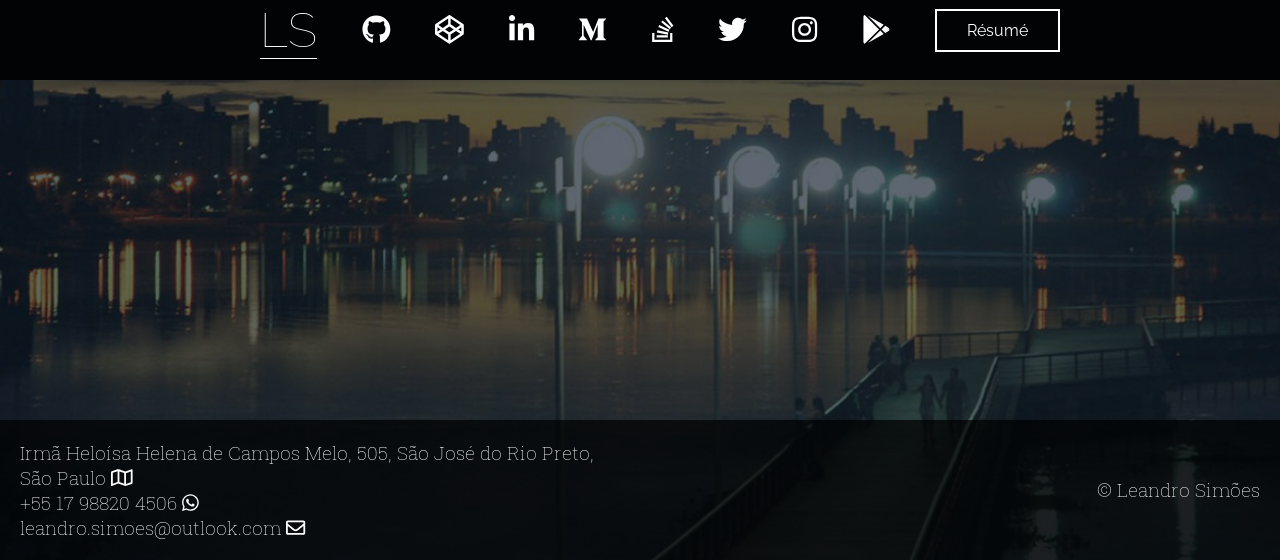
==== commit 0acf6817: "Removed blog link" ====
--- a/index.html
+++ b/index.html
@@ -144,7 +144,6 @@
             <a title="Twitter Profile" target="_blank" href="https://twitter.com/leandro_ssimoes"><i class="fab fa-twitter"></i></a>
             <a title="Instagram Profile" target="_blank" href="http://instagram.com/leandro.ssimoes"><i class="fab fa-instagram"></i></a>
             <a title="Google Play Store Developer Page" target="_blank" href="https://play.google.com/store/apps/dev?id=5604629746052452591"><i class="fab fa-google-play"></i></a>
-            <a title="Personal Blog" href="/blog"><i class="fas fa-list"></i></a>
             <a title="Leandro's Résumé" target="_blank" href="https://docs.google.com/document/d/1-Rf8Hw6UFd7JiPFsXlcLSYD0TL-rU0SbCGBecKL-YK0" class="resume-button">Résumé</a>
         </div>
     </menu>
